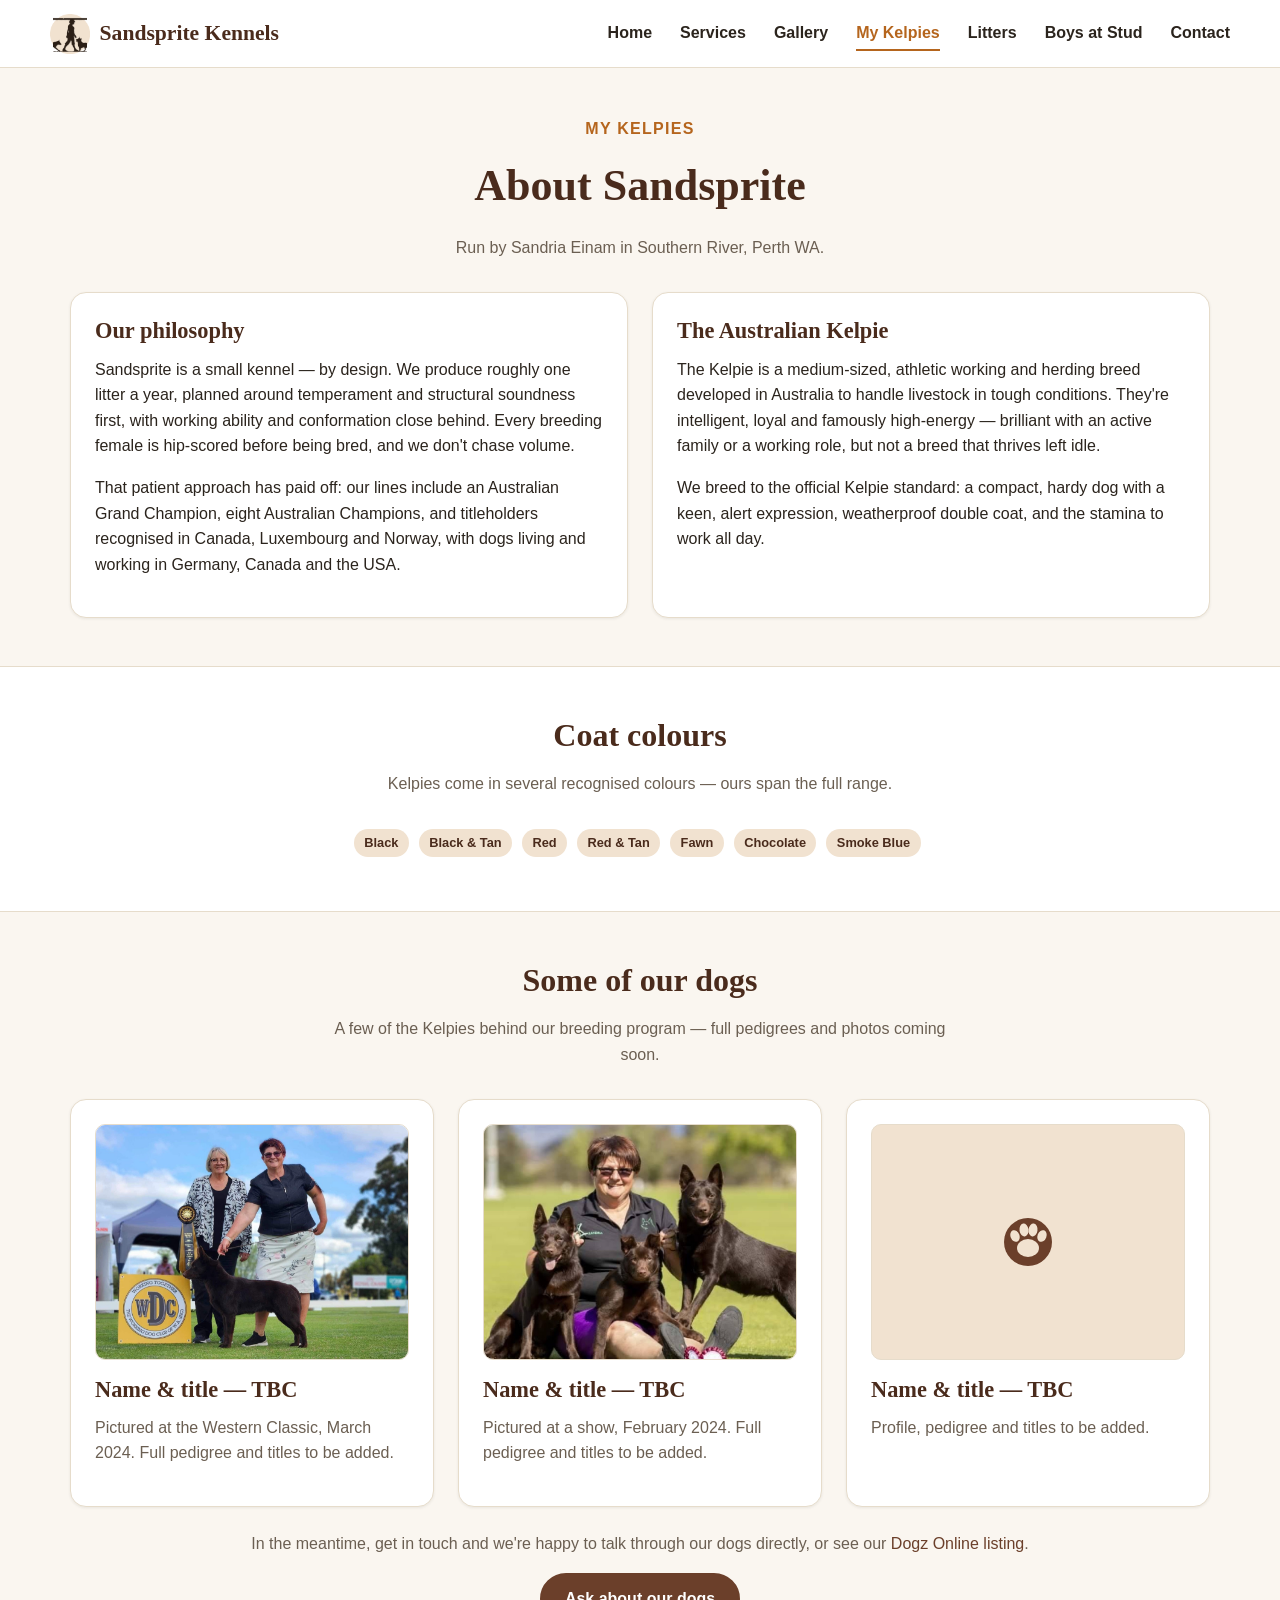
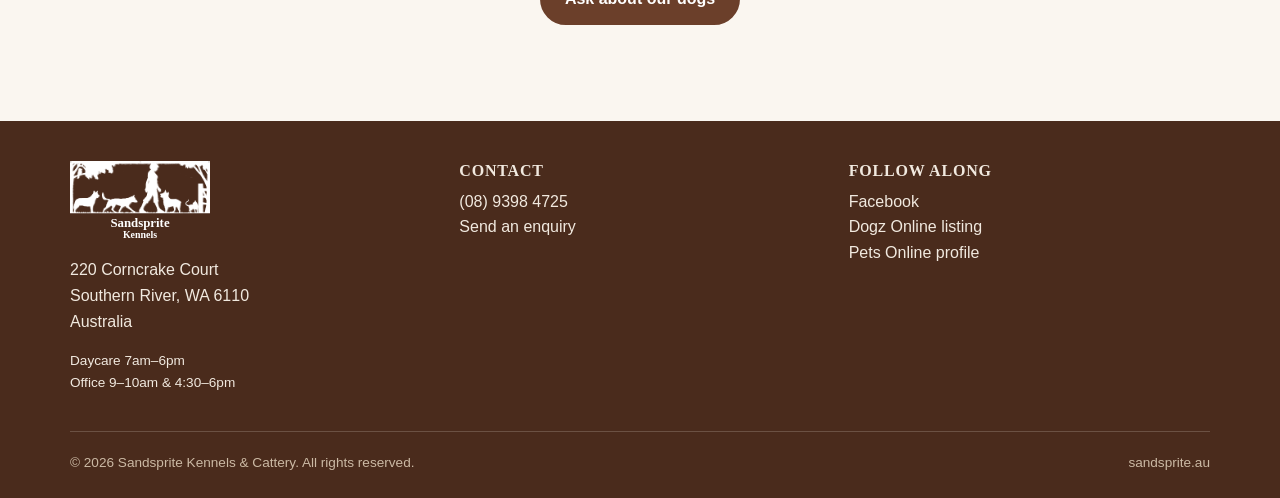
==== about.html @ 26568816 "Website Upload" ====
<!doctype html>
<html lang="en">
<head>
<meta charset="utf-8">
<meta name="viewport" content="width=device-width, initial-scale=1">
<title>My Kelpies | Sandsprite Kennels</title>
<meta name="description" content="About Sandsprite Kennels and the Australian Kelpie breed — our philosophy, our dogs, and what makes a well-bred working Kelpie.">
<link rel="icon" type="image/png" href="assets/favicon.png">
<link rel="stylesheet" href="css/style.css">
</head>
<body>
<a class="skip-link" href="#main">Skip to content</a>

<header class="site-header">
  <div class="container nav-bar">
    <a class="brand" href="index.html">
      <img src="assets/favicon.png" alt="" width="40" height="40">
      Sandsprite Kennels
    </a>
    <button class="nav-toggle" aria-label="Toggle navigation menu" aria-expanded="false">
      <svg viewBox="0 0 24 24" fill="none" stroke-width="2" stroke-linecap="round"><line x1="3" y1="6" x2="21" y2="6"/><line x1="3" y1="12" x2="21" y2="12"/><line x1="3" y1="18" x2="21" y2="18"/></svg>
    </button>
    <ul class="nav-links">
      <li><a href="index.html">Home</a></li>
      <li><a href="services.html">Services</a></li>
      <li><a href="gallery.html">Gallery</a></li>
      <li><a href="about.html" aria-current="page">My Kelpies</a></li>
      <li><a href="litters.html">Litters</a></li>
      <li><a href="stud.html">Boys at Stud</a></li>
      <li><a href="contact.html">Contact</a></li>
    </ul>
  </div>
</header>

<main id="main">

  <section class="section">
    <div class="container">
      <div class="section-head">
        <p class="eyebrow" style="text-align:center;text-transform:uppercase;letter-spacing:.08em;font-weight:700;color:var(--color-accent);">My Kelpies</p>
        <h1 class="center">About Sandsprite</h1>
        <p class="center muted">Run by Sandria Einam in Southern River, Perth WA.</p>
      </div>

      <div class="grid grid-2">
        <div class="card">
          <h3>Our philosophy</h3>
          <p>Sandsprite is a small kennel — by design. We produce roughly one litter a year, planned around temperament and structural soundness first, with working ability and conformation close behind. Every breeding female is hip-scored before being bred, and we don't chase volume.</p>
          <p>That patient approach has paid off: our lines include an Australian Grand Champion, eight Australian Champions, and titleholders recognised in Canada, Luxembourg and Norway, with dogs living and working in Germany, Canada and the USA.</p>
        </div>
        <div class="card">
          <h3>The Australian Kelpie</h3>
          <p>The Kelpie is a medium-sized, athletic working and herding breed developed in Australia to handle livestock in tough conditions. They're intelligent, loyal and famously high-energy — brilliant with an active family or a working role, but not a breed that thrives left idle.</p>
          <p>We breed to the official Kelpie standard: a compact, hardy dog with a keen, alert expression, weatherproof double coat, and the stamina to work all day.</p>
        </div>
      </div>
    </div>
  </section>

  <section class="section section-alt">
    <div class="container">
      <div class="section-head">
        <h2>Coat colours</h2>
        <p class="muted">Kelpies come in several recognised colours — ours span the full range.</p>
      </div>
      <div class="center">
        <span class="badge">Black</span>
        <span class="badge">Black &amp; Tan</span>
        <span class="badge">Red</span>
        <span class="badge">Red &amp; Tan</span>
        <span class="badge">Fawn</span>
        <span class="badge">Chocolate</span>
        <span class="badge">Smoke Blue</span>
      </div>
    </div>
  </section>

  <section class="section">
    <div class="container">
      <div class="section-head">
        <h2>Some of our dogs</h2>
        <p class="muted">A few of the Kelpies behind our breeding program — full pedigrees and photos coming soon.</p>
      </div>
      <div class="grid grid-3">
        <div class="card">
          <div class="gallery-item" style="margin-bottom:1rem;"><img class="photo" src="assets/gallery/western-classic-show-2024-03.jpg" alt="A chocolate Kelpie at the Western Classic show" loading="lazy"></div>
          <h3>Name &amp; title — TBC</h3>
          <p class="muted">Pictured at the Western Classic, March 2024. Full pedigree and titles to be added.</p>
        </div>
        <div class="card">
          <div class="gallery-item" style="margin-bottom:1rem;"><img class="photo" src="assets/gallery/show-team-ribbon-2024-02.jpg" alt="Sandria with three Kelpies and a show ribbon" loading="lazy"></div>
          <h3>Name &amp; title — TBC</h3>
          <p class="muted">Pictured at a show, February 2024. Full pedigree and titles to be added.</p>
        </div>
        <div class="card">
          <div class="gallery-item" style="margin-bottom:1rem;"><img src="assets/paw.svg" alt="" width="50" height="50"></div>
          <h3>Name &amp; title — TBC</h3>
          <p class="muted">Profile, pedigree and titles to be added.</p>
        </div>
      </div>
      <p class="center muted" style="margin-top:1.5rem;">In the meantime, get in touch and we're happy to talk through our dogs directly, or see our <a href="https://www.dogzonline.com.au/breeds/member.asp?name=trinity" rel="noopener" target="_blank">Dogz Online listing</a>.</p>
      <p class="center"><a class="btn btn-solid" href="contact.html">Ask about our dogs</a></p>
    </div>
  </section>

</main>

<footer class="site-footer">
  <div class="container">
    <div class="footer-grid">
      <div>
        <img class="footer-logo" src="assets/logo-sign.svg" alt="Sandsprite Kennels" width="140" height="85">
        <p>220 Corncrake Court<br>Southern River, WA 6110<br>Australia</p>
        <p style="margin-top:0.5rem;font-size:0.85rem;">Daycare 7am&ndash;6pm<br>Office 9&ndash;10am &amp; 4:30&ndash;6pm</p>
      </div>
      <div>
        <h4>Contact</h4>
        <p><a href="tel:0893984725">(08) 9398 4725</a><br>
        <a href="contact.html">Send an enquiry</a></p>
      </div>
      <div>
        <h4>Follow along</h4>
        <p><a href="https://www.facebook.com/p/Sandsprite-Kennels-61556303832501/" rel="noopener" target="_blank">Facebook</a><br>
        <a href="https://www.dogzonline.com.au/breeds/member.asp?name=trinity" rel="noopener" target="_blank">Dogz Online listing</a><br>
        <a href="https://petsonline.com.au/breeder/sandsprite/" rel="noopener" target="_blank">Pets Online profile</a></p>
      </div>
    </div>
    <div class="footer-bottom">
      <span>&copy; <span id="year"></span> Sandsprite Kennels &amp; Cattery. All rights reserved.</span>
      <span>sandsprite.au</span>
    </div>
  </div>
</footer>

<script src="js/main.js"></script>
<script>document.getElementById("year").textContent = new Date().getFullYear();</script>
</body>
</html>
---- css/style.css ----
/* Sandsprite Kennels — shared stylesheet
   Mobile-first. Breakpoints: 600px (tablet), 900px (small desktop), 1200px (wide desktop). */

:root {
  --color-bg: #faf6f0;
  --color-surface: #ffffff;
  --color-text: #2b241d;
  --color-text-muted: #6b5f52;
  --color-primary: #6b3f2a;
  --color-primary-dark: #4a2b1c;
  --color-accent: #b5651d;
  --color-accent-light: #f1e2d0;
  --color-border: #e6dccb;
  --radius: 10px;
  --radius-lg: 16px;
  --max-width: 1180px;
  --font-sans: -apple-system, BlinkMacSystemFont, "Segoe UI", Roboto, Helvetica, Arial, sans-serif;
  --font-serif: Georgia, "Times New Roman", serif;
  --shadow-sm: 0 1px 3px rgba(43, 36, 29, 0.08);
  --shadow-md: 0 6px 20px rgba(43, 36, 29, 0.12);
}

@media (prefers-color-scheme: dark) {
  :root {
    --color-bg: #201a15;
    --color-surface: #2a231c;
    --color-text: #f1e9df;
    --color-text-muted: #c7b9a8;
    --color-primary: #e0a978;
    --color-primary-dark: #f1c9a1;
    --color-accent: #d98a44;
    --color-accent-light: #3a2c1f;
    --color-border: #453a2f;
    --shadow-sm: 0 1px 3px rgba(0, 0, 0, 0.4);
    --shadow-md: 0 6px 20px rgba(0, 0, 0, 0.5);
  }
}

* {
  box-sizing: border-box;
}

html {
  -webkit-text-size-adjust: 100%;
  text-size-adjust: 100%;
}

body {
  margin: 0;
  font-family: var(--font-sans);
  color: var(--color-text);
  background: var(--color-bg);
  line-height: 1.6;
  overflow-x: hidden;
}

img {
  max-width: 100%;
  height: auto;
  display: block;
}

a {
  color: var(--color-primary);
  text-decoration: none;
}
a:hover,
a:focus-visible {
  text-decoration: underline;
}

h1, h2, h3, h4 {
  font-family: var(--font-serif);
  line-height: 1.25;
  margin: 0 0 0.5em;
  color: var(--color-primary-dark);
}

h1 { font-size: clamp(1.8rem, 5vw, 2.75rem); }
h2 { font-size: clamp(1.4rem, 3.5vw, 2rem); }
h3 { font-size: clamp(1.1rem, 2.5vw, 1.4rem); }

p { margin: 0 0 1em; }

.container {
  width: 100%;
  max-width: var(--max-width);
  margin: 0 auto;
  padding: 0 1.25rem;
}

/* Skip link for accessibility */
.skip-link {
  position: absolute;
  left: -9999px;
  top: 0;
  background: var(--color-primary);
  color: #fff;
  padding: 0.75rem 1.25rem;
  z-index: 1000;
  border-radius: 0 0 var(--radius) 0;
}
.skip-link:focus {
  left: 0;
}

/* ---------- Header / Nav ---------- */
.site-header {
  background: var(--color-surface);
  border-bottom: 1px solid var(--color-border);
  position: sticky;
  top: 0;
  z-index: 100;
}

.nav-bar {
  display: flex;
  align-items: center;
  justify-content: space-between;
  flex-wrap: wrap;
  padding: 0.85rem 0;
}

.brand {
  display: flex;
  align-items: center;
  gap: 0.6rem;
  font-family: var(--font-serif);
  font-size: 1.35rem;
  font-weight: bold;
  color: var(--color-primary-dark);
}
.brand:hover { text-decoration: none; }
.brand img { width: 40px; height: 40px; }

.nav-toggle {
  display: flex;
  align-items: center;
  justify-content: center;
  width: 44px;
  height: 44px;
  background: transparent;
  border: 1px solid var(--color-border);
  border-radius: var(--radius);
  cursor: pointer;
}
.nav-toggle svg { width: 22px; height: 22px; stroke: var(--color-primary-dark); }

.nav-links {
  list-style: none;
  margin: 0;
  padding: 1rem 0 0.5rem;
  display: none;
  flex-direction: column;
  gap: 0.25rem;
}
.nav-links.is-open { display: flex; flex-basis: 100%; width: 100%; }

.nav-links a {
  display: block;
  padding: 0.6rem 0.25rem;
  color: var(--color-text);
  font-weight: 600;
  border-bottom: 1px solid var(--color-border);
}
.nav-links a:hover,
.nav-links a[aria-current="page"] {
  color: var(--color-accent);
  text-decoration: none;
}

@media (min-width: 700px) {
  .nav-toggle { display: none; }
  .nav-links {
    display: flex !important;
    flex-direction: row;
    padding: 0;
    gap: 1.75rem;
  }
  .nav-links a {
    border-bottom: none;
    padding: 0.25rem 0;
  }
  .nav-links a[aria-current="page"] {
    border-bottom: 2px solid var(--color-accent);
  }
}

/* ---------- Hero ---------- */
.hero {
  background: linear-gradient(135deg, var(--color-accent-light), var(--color-bg));
  border-bottom: 1px solid var(--color-border);
  padding: 2.5rem 0 3rem;
}
.hero-grid {
  display: grid;
  gap: 2rem;
  align-items: center;
}
.hero-copy .eyebrow {
  text-transform: uppercase;
  letter-spacing: 0.08em;
  font-size: 0.8rem;
  font-weight: 700;
  color: var(--color-accent);
}
.hero-art {
  display: flex;
  justify-content: center;
}
.hero-art svg { width: 100%; max-width: 320px; }

@media (min-width: 900px) {
  .hero-grid {
    grid-template-columns: 3fr 2fr;
  }
}

/* ---------- Buttons ---------- */
.btn {
  display: inline-block;
  padding: 0.7rem 1.4rem;
  border-radius: 999px;
  font-weight: 700;
  border: 2px solid var(--color-primary);
  color: var(--color-primary);
  background: transparent;
}
.btn:hover { text-decoration: none; background: var(--color-primary); color: #fff; }
.btn-solid {
  background: var(--color-primary);
  color: #fff;
}
.btn-solid:hover { background: var(--color-primary-dark); border-color: var(--color-primary-dark); color: #fff; }
.btn-row { display: flex; flex-wrap: wrap; gap: 0.75rem; margin-top: 1.25rem; }

/* ---------- Sections ---------- */
.section {
  padding: 3rem 0;
}
.section-alt {
  background: var(--color-surface);
  border-top: 1px solid var(--color-border);
  border-bottom: 1px solid var(--color-border);
}
.section-head {
  max-width: 640px;
  margin: 0 auto 2rem;
  text-align: center;
}

/* ---------- Cards / grids ---------- */
.grid {
  display: grid;
  gap: 1.5rem;
  grid-template-columns: 1fr;
}
@media (min-width: 600px) {
  .grid-2 { grid-template-columns: repeat(2, 1fr); }
}
@media (min-width: 900px) {
  .grid-3 { grid-template-columns: repeat(3, 1fr); }
  .grid-4 { grid-template-columns: repeat(4, 1fr); }
}

.card {
  background: var(--color-surface);
  border: 1px solid var(--color-border);
  border-radius: var(--radius-lg);
  padding: 1.5rem;
  box-shadow: var(--shadow-sm);
}
.card h3 { margin-top: 0; }

.stat-card {
  text-align: center;
  padding: 1.25rem 1rem;
}
.stat-card .stat-num {
  font-family: var(--font-serif);
  font-size: clamp(1.6rem, 4vw, 2.4rem);
  color: var(--color-accent);
  font-weight: bold;
  display: block;
}
.stat-card .stat-label {
  color: var(--color-text-muted);
  font-size: 0.9rem;
}

/* ---------- Gallery ---------- */
.gallery-grid {
  display: grid;
  grid-template-columns: repeat(2, 1fr);
  gap: 0.75rem;
}
@media (min-width: 600px) {
  .gallery-grid { grid-template-columns: repeat(3, 1fr); gap: 1rem; }
}
@media (min-width: 900px) {
  .gallery-grid { grid-template-columns: repeat(4, 1fr); }
}
.gallery-item {
  position: relative;
  aspect-ratio: 4 / 3;
  border-radius: var(--radius);
  overflow: hidden;
  border: 1px solid var(--color-border);
  background: var(--color-accent-light);
  display: flex;
  align-items: center;
  justify-content: center;
}
.gallery-item svg { width: 45%; opacity: 0.55; }
.gallery-item img.photo {
  width: 100%;
  height: 100%;
  object-fit: cover;
}
.gallery-item figcaption {
  position: absolute;
  inset: auto 0 0 0;
  background: rgba(0, 0, 0, 0.65);
  color: #fff;
  font-size: 0.78rem;
  padding: 0.4rem 0.6rem;
  overflow: hidden;
  text-overflow: ellipsis;
  white-space: nowrap;
}

/* ---------- Tables (litters / pedigree-ish info) ---------- */
.table-wrap {
  overflow-x: auto;
  border: 1px solid var(--color-border);
  border-radius: var(--radius);
}
table {
  width: 100%;
  border-collapse: collapse;
  min-width: 480px;
}
th, td {
  text-align: left;
  padding: 0.75rem 1rem;
  border-bottom: 1px solid var(--color-border);
  white-space: nowrap;
}
th {
  background: var(--color-accent-light);
  color: var(--color-primary-dark);
}
tr:last-child td { border-bottom: none; }

/* ---------- Forms ---------- */
.form-grid {
  display: grid;
  gap: 1rem;
  grid-template-columns: 1fr;
  max-width: 640px;
}
@media (min-width: 600px) {
  .form-grid.two-col { grid-template-columns: 1fr 1fr; }
  .form-grid.two-col .full { grid-column: 1 / -1; }
}
label {
  font-weight: 600;
  display: block;
  margin-bottom: 0.35rem;
}
input, textarea, select {
  width: 100%;
  padding: 0.65rem 0.8rem;
  border: 1px solid var(--color-border);
  border-radius: var(--radius);
  font: inherit;
  color: var(--color-text);
  background: var(--color-surface);
}
input:focus, textarea:focus, select:focus {
  outline: 2px solid var(--color-accent);
  outline-offset: 1px;
}

/* ---------- Badges ---------- */
.badge {
  display: inline-block;
  background: var(--color-accent-light);
  color: var(--color-primary-dark);
  font-size: 0.8rem;
  font-weight: 700;
  padding: 0.25rem 0.65rem;
  border-radius: 999px;
  margin: 0 0.35rem 0.35rem 0;
}

/* ---------- Footer ---------- */
.site-footer {
  background: var(--color-primary-dark);
  color: #f1e9df;
  padding: 2.5rem 0 1.5rem;
  margin-top: 2rem;
}
.site-footer a { color: #f1e9df; }
.footer-logo {
  width: 140px;
  height: auto;
  margin-bottom: 0.75rem;
  filter: brightness(0) invert(1);
}
.footer-grid {
  display: grid;
  gap: 1.75rem;
  grid-template-columns: 1fr;
  margin-bottom: 1.5rem;
}
@media (min-width: 700px) {
  .footer-grid { grid-template-columns: repeat(3, 1fr); }
}
.footer-grid h4 {
  color: #f1e9df;
  font-size: 1rem;
  text-transform: uppercase;
  letter-spacing: 0.05em;
}
.footer-bottom {
  border-top: 1px solid rgba(241, 233, 223, 0.2);
  padding-top: 1.25rem;
  font-size: 0.85rem;
  color: #cbb9a4;
  display: flex;
  flex-wrap: wrap;
  gap: 0.5rem 1.5rem;
  justify-content: space-between;
}

/* ---------- Utility ---------- */
.muted { color: var(--color-text-muted); }
.center { text-align: center; }
.mt-0 { margin-top: 0; }
.notice {
  background: var(--color-accent-light);
  border: 1px solid var(--color-border);
  border-radius: var(--radius);
  padding: 1rem 1.25rem;
}
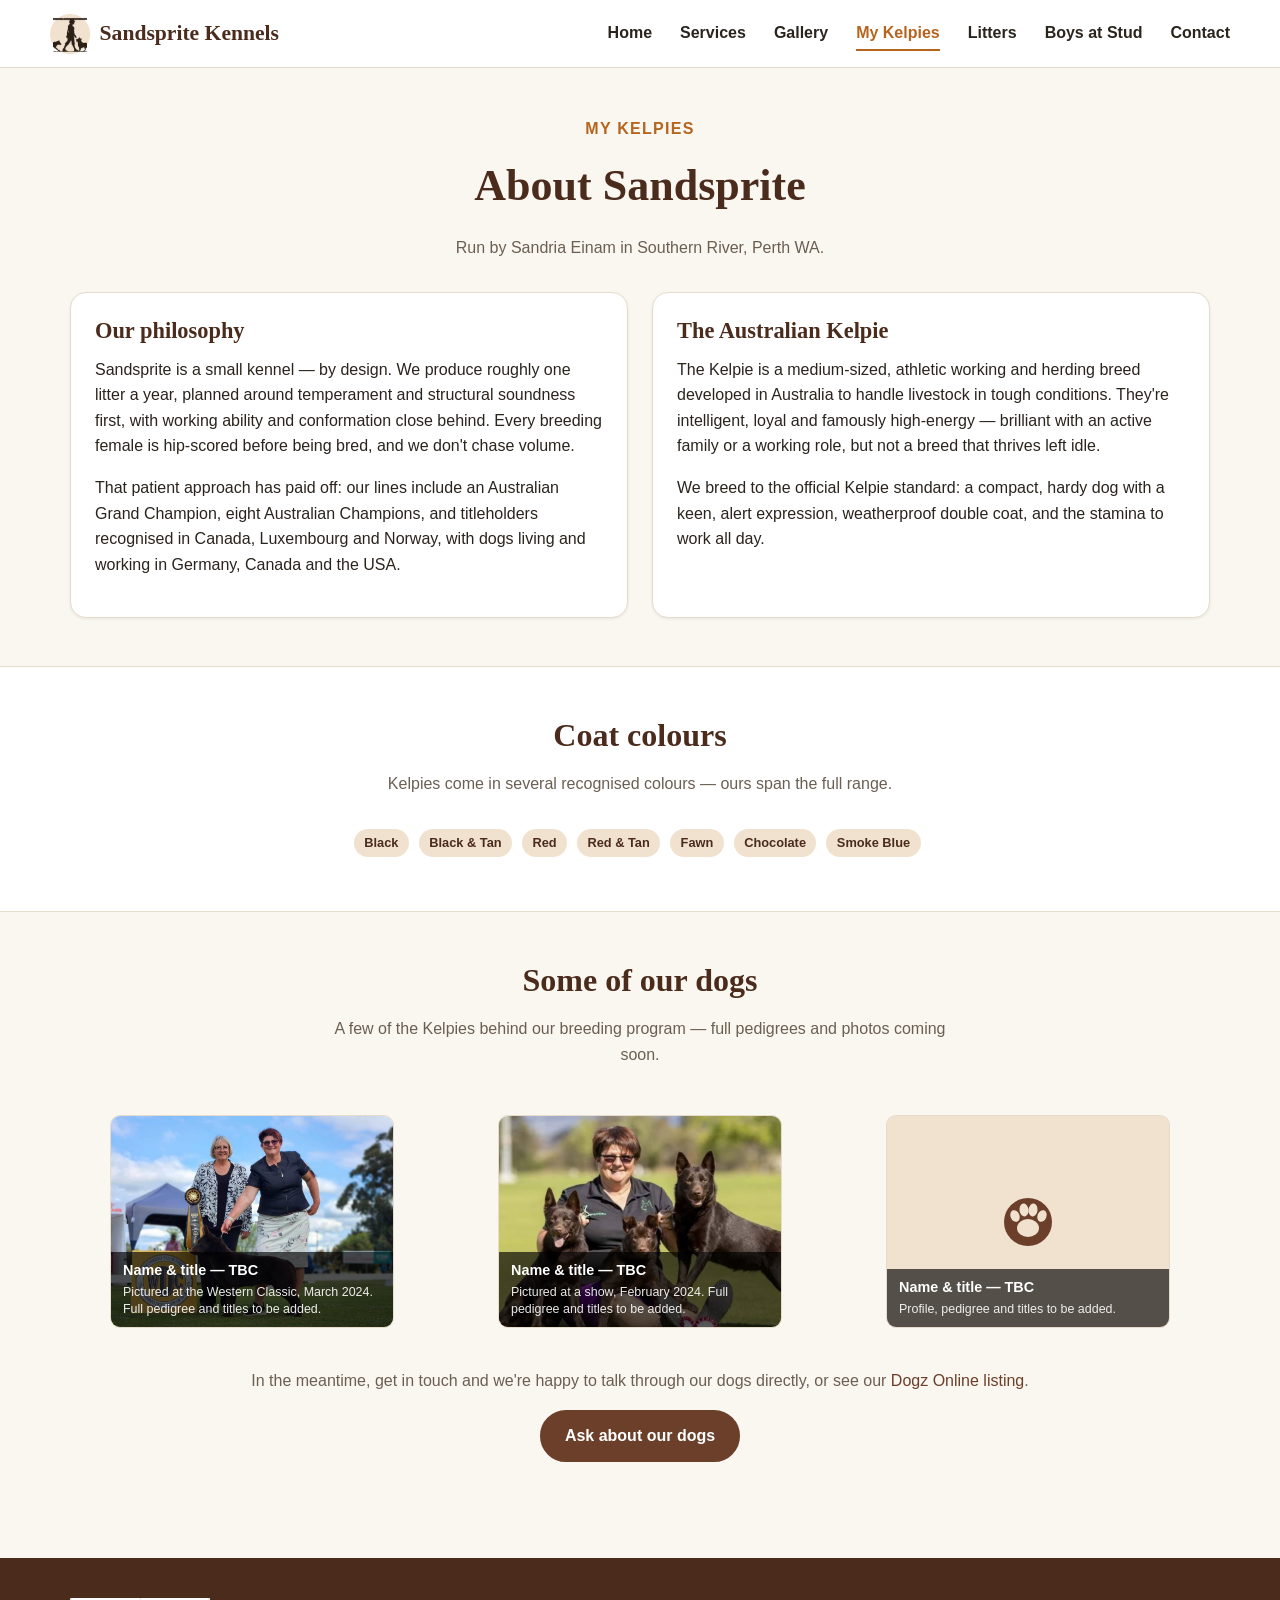
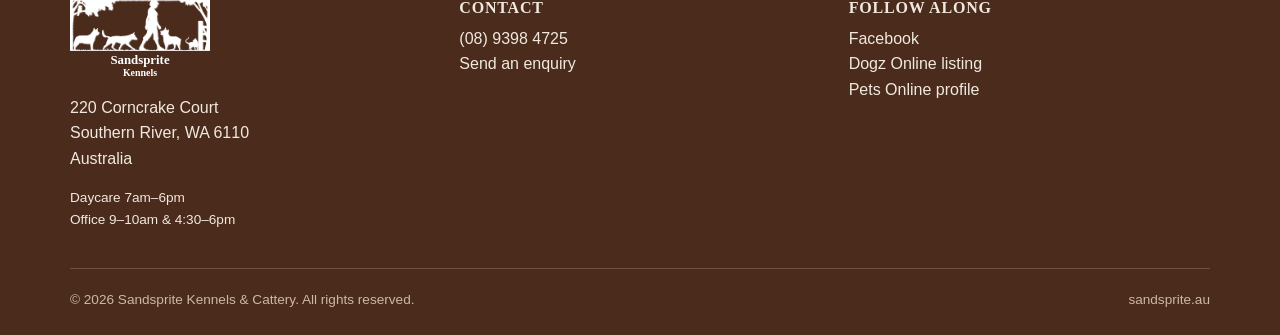
==== commit b1338006: "Add CSV-driven photo galleries for Gallery and My Kelpies pages Gallery: dedicated assets/gallery-ph" ====
--- a/about.html
+++ b/about.html
@@ -81,22 +81,32 @@
         <h2>Some of our dogs</h2>
         <p class="muted">A few of the Kelpies behind our breeding program — full pedigrees and photos coming soon.</p>
       </div>
-      <div class="grid grid-3">
-        <div class="card">
-          <div class="gallery-item" style="margin-bottom:1rem;"><img class="photo" src="assets/gallery/western-classic-show-2024-03.jpg" alt="A chocolate Kelpie at the Western Classic show" loading="lazy"></div>
-          <h3>Name &amp; title — TBC</h3>
-          <p class="muted">Pictured at the Western Classic, March 2024. Full pedigree and titles to be added.</p>
-        </div>
-        <div class="card">
-          <div class="gallery-item" style="margin-bottom:1rem;"><img class="photo" src="assets/gallery/show-team-ribbon-2024-02.jpg" alt="Sandria with three Kelpies and a show ribbon" loading="lazy"></div>
-          <h3>Name &amp; title — TBC</h3>
-          <p class="muted">Pictured at a show, February 2024. Full pedigree and titles to be added.</p>
-        </div>
-        <div class="card">
-          <div class="gallery-item" style="margin-bottom:1rem;"><img src="assets/paw.svg" alt="" width="50" height="50"></div>
-          <h3>Name &amp; title — TBC</h3>
-          <p class="muted">Profile, pedigree and titles to be added.</p>
-        </div>
+      <div class="grid grid-3" id="kelpies-grid" aria-label="Titleholders and awards">
+        <figure class="gallery-item kelpie-item">
+          <a href="assets/kelpies-photos/western-classic-show-2024-03.jpg" target="_blank" rel="noopener">
+            <img class="photo" src="assets/kelpies-photos/western-classic-show-2024-03.jpg" alt="A chocolate Kelpie at the Western Classic show" loading="lazy">
+          </a>
+          <figcaption>
+            <strong>Name &amp; title — TBC</strong>
+            <span>Pictured at the Western Classic, March 2024. Full pedigree and titles to be added.</span>
+          </figcaption>
+        </figure>
+        <figure class="gallery-item kelpie-item">
+          <a href="assets/kelpies-photos/show-team-ribbon-2024-02.jpg" target="_blank" rel="noopener">
+            <img class="photo" src="assets/kelpies-photos/show-team-ribbon-2024-02.jpg" alt="Sandria with three Kelpies and a show ribbon" loading="lazy">
+          </a>
+          <figcaption>
+            <strong>Name &amp; title — TBC</strong>
+            <span>Pictured at a show, February 2024. Full pedigree and titles to be added.</span>
+          </figcaption>
+        </figure>
+        <figure class="gallery-item kelpie-item">
+          <img src="assets/paw.svg" alt="" width="50" height="50">
+          <figcaption>
+            <strong>Name &amp; title — TBC</strong>
+            <span>Profile, pedigree and titles to be added.</span>
+          </figcaption>
+        </figure>
       </div>
       <p class="center muted" style="margin-top:1.5rem;">In the meantime, get in touch and we're happy to talk through our dogs directly, or see our <a href="https://www.dogzonline.com.au/breeds/member.asp?name=trinity" rel="noopener" target="_blank">Dogz Online listing</a>.</p>
       <p class="center"><a class="btn btn-solid" href="contact.html">Ask about our dogs</a></p>
@@ -133,6 +143,7 @@
 </footer>
 
 <script src="js/main.js"></script>
+<script src="js/kelpies.js"></script>
 <script>document.getElementById("year").textContent = new Date().getFullYear();</script>
 </body>
 </html>
--- a/css/style.css
+++ b/css/style.css
@@ -18,6 +18,14 @@
   --font-serif: Georgia, "Times New Roman", serif;
   --shadow-sm: 0 1px 3px rgba(43, 36, 29, 0.08);
   --shadow-md: 0 6px 20px rgba(43, 36, 29, 0.12);
+
+  /* Footer sits on --color-primary-dark, which flips light/dark below —
+     these pair with whichever shade that resolves to, so footer text
+     always contrasts against its own background. */
+  --color-footer-text: #f1e9df;
+  --color-footer-text-muted: #cbb9a4;
+  --color-footer-border: rgba(241, 233, 223, 0.2);
+  --footer-logo-filter: brightness(0) invert(1);
 }
 
 @media (prefers-color-scheme: dark) {
@@ -33,6 +41,12 @@
     --color-border: #453a2f;
     --shadow-sm: 0 1px 3px rgba(0, 0, 0, 0.4);
     --shadow-md: 0 6px 20px rgba(0, 0, 0, 0.5);
+
+    /* --color-primary-dark is now light, so footer text/border/logo flip to dark */
+    --color-footer-text: #4a2b1c;
+    --color-footer-text-muted: #6b3f2a;
+    --color-footer-border: rgba(43, 27, 16, 0.25);
+    --footer-logo-filter: none;
   }
 }
 
@@ -312,6 +326,11 @@
   justify-content: center;
 }
 .gallery-item svg { width: 45%; opacity: 0.55; }
+.gallery-item > a {
+  display: block;
+  width: 100%;
+  height: 100%;
+}
 .gallery-item img.photo {
   width: 100%;
   height: 100%;
@@ -328,6 +347,39 @@
   text-overflow: ellipsis;
   white-space: nowrap;
 }
+.gallery-item figcaption.has-description {
+  white-space: normal;
+  overflow: visible;
+  text-overflow: unset;
+  line-height: 1.35;
+}
+.gallery-item figcaption .desc {
+  display: block;
+  font-size: 0.72rem;
+  font-weight: 400;
+  opacity: 0.85;
+  margin-top: 0.15rem;
+}
+
+/* ---------- Kelpie titleholder tiles (overlay caption explains the title/award) ---------- */
+.kelpie-item figcaption {
+  white-space: normal;
+  overflow: visible;
+  text-overflow: unset;
+  line-height: 1.35;
+  padding: 0.6rem 0.75rem;
+}
+.kelpie-item figcaption strong {
+  display: block;
+  font-size: 0.9rem;
+  margin-bottom: 0.2rem;
+}
+.kelpie-item figcaption span {
+  display: block;
+  font-size: 0.78rem;
+  font-weight: 400;
+  opacity: 0.9;
+}
 
 /* ---------- Tables (litters / pedigree-ish info) ---------- */
 .table-wrap {
@@ -397,16 +449,16 @@
 /* ---------- Footer ---------- */
 .site-footer {
   background: var(--color-primary-dark);
-  color: #f1e9df;
+  color: var(--color-footer-text);
   padding: 2.5rem 0 1.5rem;
   margin-top: 2rem;
 }
-.site-footer a { color: #f1e9df; }
+.site-footer a { color: var(--color-footer-text); }
 .footer-logo {
   width: 140px;
   height: auto;
   margin-bottom: 0.75rem;
-  filter: brightness(0) invert(1);
+  filter: var(--footer-logo-filter);
 }
 .footer-grid {
   display: grid;
@@ -418,16 +470,16 @@
   .footer-grid { grid-template-columns: repeat(3, 1fr); }
 }
 .footer-grid h4 {
-  color: #f1e9df;
+  color: var(--color-footer-text);
   font-size: 1rem;
   text-transform: uppercase;
   letter-spacing: 0.05em;
 }
 .footer-bottom {
-  border-top: 1px solid rgba(241, 233, 223, 0.2);
+  border-top: 1px solid var(--color-footer-border);
   padding-top: 1.25rem;
   font-size: 0.85rem;
-  color: #cbb9a4;
+  color: var(--color-footer-text-muted);
   display: flex;
   flex-wrap: wrap;
   gap: 0.5rem 1.5rem;
